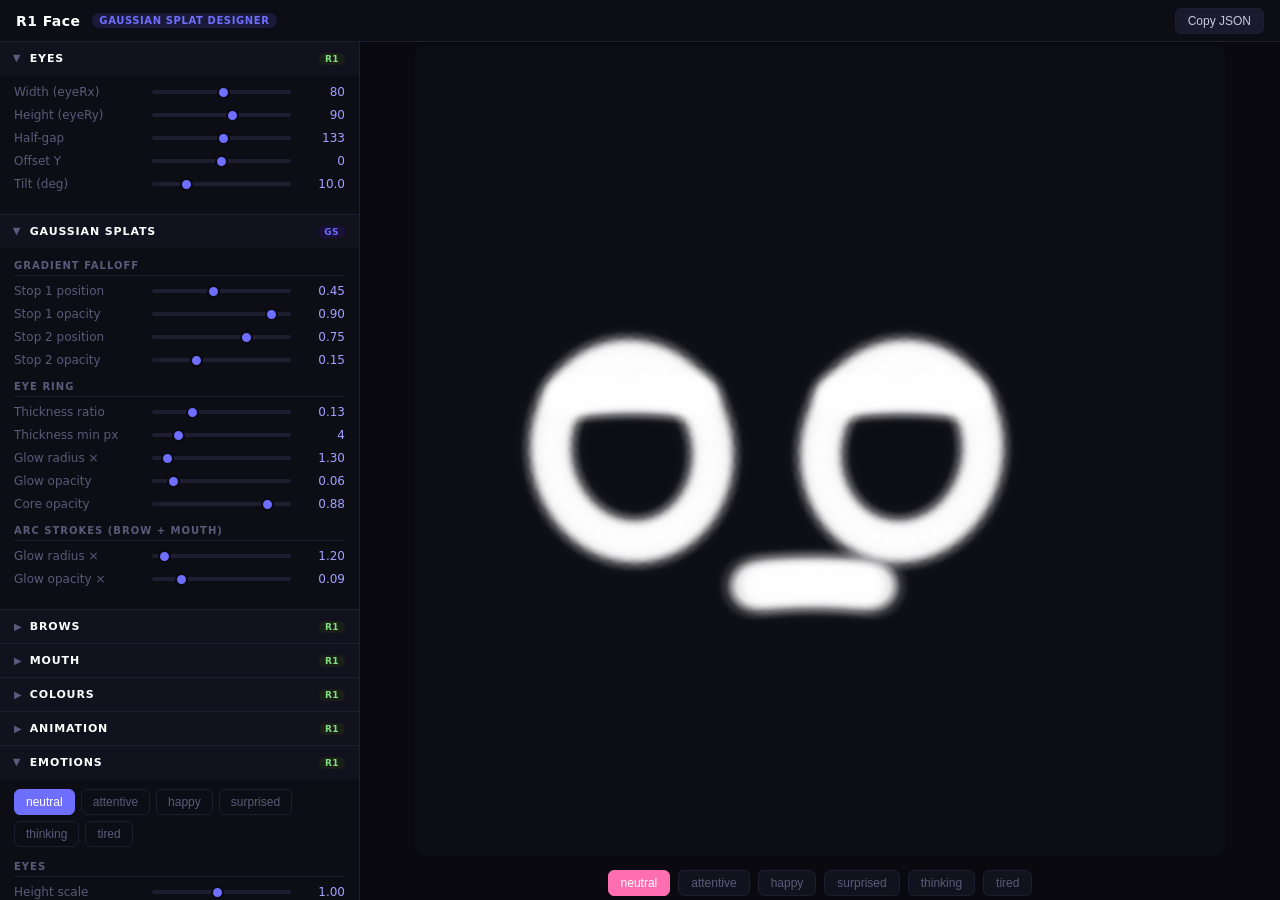
==== designer.html @ 6736ae3f "Add designer.html and expose GS params in face.js Pulls all hardcoded Gaussian splat values (gradien" ====
<!DOCTYPE html>
<html lang="en">
<head>
  <meta charset="UTF-8">
  <meta name="viewport" content="width=device-width, initial-scale=1.0">
  <title>R1 GS Face Designer</title>
  <style>
    *, *::before, *::after { box-sizing: border-box; margin: 0; padding: 0; }

    :root {
      --bg:        #09090f;
      --panel:     #0d0d16;
      --section:   #12121e;
      --border:    #1e1e30;
      --accent:    #6e6eff;
      --accent2:   #ff6eb0;
      --text:      #c8c8de;
      --muted:     #5a5a7a;
      --val:       #a0a0ff;
      --radius:    6px;
    }

    html, body {
      height: 100%;
      background: var(--bg);
      color: var(--text);
      font-family: system-ui, sans-serif;
      font-size: 13px;
      overflow: hidden;
    }

    /* ── LAYOUT ── */
    #app {
      display: grid;
      grid-template-rows: 42px 1fr;
      grid-template-columns: 360px 1fr;
      height: 100vh;
    }

    header {
      grid-column: 1 / -1;
      display: flex;
      align-items: center;
      padding: 0 16px;
      gap: 12px;
      border-bottom: 1px solid var(--border);
      background: var(--panel);
    }
    header h1 { font-size: 14px; font-weight: 600; color: #fff; letter-spacing: 0.03em; }
    header .tag {
      font-size: 10px;
      padding: 2px 7px;
      border-radius: 10px;
      background: #1a1a38;
      color: var(--accent);
      letter-spacing: 0.06em;
      font-weight: 600;
    }
    header .spacer { flex: 1; }
    header button {
      font-size: 12px;
      padding: 5px 12px;
      border-radius: var(--radius);
      border: 1px solid var(--border);
      background: #1a1a2e;
      color: var(--text);
      cursor: pointer;
      transition: background 0.15s;
    }
    header button:hover { background: #22223e; }

    /* ── PANEL ── */
    #panel {
      background: var(--panel);
      border-right: 1px solid var(--border);
      overflow-y: auto;
      overflow-x: hidden;
    }
    #panel::-webkit-scrollbar { width: 5px; }
    #panel::-webkit-scrollbar-track { background: transparent; }
    #panel::-webkit-scrollbar-thumb { background: var(--border); border-radius: 3px; }

    /* ── SECTIONS ── */
    .section { border-bottom: 1px solid var(--border); }

    .section-head {
      display: flex;
      align-items: center;
      gap: 8px;
      padding: 10px 14px;
      cursor: pointer;
      background: var(--section);
      user-select: none;
      transition: background 0.1s;
    }
    .section-head:hover { background: #16162a; }
    .section-head .label { font-weight: 600; font-size: 11px; letter-spacing: 0.08em; color: #fff; text-transform: uppercase; flex: 1; }
    .section-head .badge {
      font-size: 9px;
      padding: 1px 6px;
      border-radius: 8px;
      font-weight: 700;
      letter-spacing: 0.05em;
    }
    .badge-gs { background: #1a1038; color: var(--accent); }
    .badge-r1 { background: #1a2018; color: #80e080; }
    .chevron { color: var(--muted); font-size: 10px; transition: transform 0.2s; }
    .section.open .chevron { transform: rotate(90deg); }

    .section-body { display: none; padding: 10px 14px 14px; }
    .section.open .section-body { display: block; }

    /* ── CONTROLS ── */
    .row {
      display: grid;
      grid-template-columns: 130px 1fr 46px;
      align-items: center;
      gap: 8px;
      margin-bottom: 9px;
    }
    .row label { color: var(--muted); font-size: 12px; white-space: nowrap; overflow: hidden; text-overflow: ellipsis; }
    .row .val { color: var(--val); font-size: 12px; font-variant-numeric: tabular-nums; text-align: right; }

    input[type=range] {
      -webkit-appearance: none;
      appearance: none;
      width: 100%;
      height: 4px;
      background: var(--border);
      border-radius: 2px;
      outline: none;
    }
    input[type=range]::-webkit-slider-thumb {
      -webkit-appearance: none;
      width: 13px; height: 13px;
      border-radius: 50%;
      background: var(--accent);
      cursor: pointer;
      border: 2px solid var(--bg);
    }
    .gs-section input[type=range]::-webkit-slider-thumb { background: var(--accent); }

    .subsection-label {
      font-size: 10px;
      font-weight: 700;
      letter-spacing: 0.1em;
      text-transform: uppercase;
      color: var(--muted);
      margin: 14px 0 8px;
      padding-bottom: 4px;
      border-bottom: 1px solid var(--border);
    }
    .subsection-label:first-child { margin-top: 2px; }

    /* ── EMOTION TABS ── */
    #emotion-tabs {
      display: flex;
      flex-wrap: wrap;
      gap: 6px;
      margin-bottom: 14px;
    }
    .emo-tab {
      padding: 5px 11px;
      border-radius: var(--radius);
      border: 1px solid var(--border);
      background: transparent;
      color: var(--muted);
      font-size: 12px;
      font-weight: 500;
      cursor: pointer;
      transition: all 0.15s;
    }
    .emo-tab:hover { border-color: var(--accent); color: var(--text); }
    .emo-tab.active { background: var(--accent); border-color: var(--accent); color: #fff; }

    /* ── PREVIEW ── */
    #preview {
      display: flex;
      flex-direction: column;
      align-items: center;
      justify-content: center;
      gap: 14px;
      background: var(--bg);
    }
    canvas {
      display: block;
      border-radius: 10px;
      /* scale the 800×800 canvas to fit the preview area */
      width: min(calc(100vw - 360px - 48px), calc(100vh - 42px - 48px));
      height: min(calc(100vw - 360px - 48px), calc(100vh - 42px - 48px));
    }

    #preview-emotions {
      display: flex;
      gap: 8px;
    }
    #preview-emotions button {
      padding: 5px 12px;
      border-radius: var(--radius);
      border: 1px solid var(--border);
      background: #12121e;
      color: var(--muted);
      font-size: 12px;
      cursor: pointer;
      transition: all 0.15s;
    }
    #preview-emotions button:hover { border-color: var(--accent2); color: var(--text); }
    #preview-emotions button.active { background: var(--accent2); border-color: var(--accent2); color: #fff; }

    .color-row {
      display: grid;
      grid-template-columns: 130px 1fr;
      align-items: center;
      gap: 8px;
      margin-bottom: 9px;
    }
    .color-row label { color: var(--muted); font-size: 12px; }
    .color-row input[type=color] {
      width: 100%;
      height: 28px;
      border: 1px solid var(--border);
      border-radius: var(--radius);
      background: transparent;
      cursor: pointer;
      padding: 2px;
    }
  </style>
</head>
<body>
<div id="app">
  <header>
    <h1>R1 Face</h1>
    <span class="tag">GAUSSIAN SPLAT DESIGNER</span>
    <span class="spacer"></span>
    <button id="btn-export">Copy JSON</button>
  </header>

  <div id="panel"></div>

  <div id="preview">
    <canvas id="face" width="800" height="800"></canvas>
    <div id="preview-emotions"></div>
  </div>
</div>

<script src="face.js"></script>
<script>
(function () {
  const { P, GS, EM, S } = window.faceAPI;
  const EMOTIONS = ['neutral', 'attentive', 'happy', 'surprised', 'thinking', 'tired'];

  let editEmotion = 'neutral';   // which emotion the panel is editing

  // ── HELPERS ──────────────────────────────────────────────────────────────

  function fmt(v, step) {
    if (step >= 1)    return Math.round(v).toString();
    if (step >= 0.1)  return v.toFixed(1);
    return v.toFixed(2);
  }

  /**
   * Build a labelled range slider that reads/writes obj[key].
   * scale: multiply display value by this before storing (default 1).
   * displayScale: divide stored value by this for display (default 1).
   */
  function makeRow(label, obj, key, min, max, step, storeScale) {
    storeScale = storeScale || 1;
    const displayVal = () => obj[key] / storeScale;

    const row  = document.createElement('div');
    row.className = 'row';

    const lbl = document.createElement('label');
    lbl.textContent = label;
    lbl.title = label;

    const inp = document.createElement('input');
    inp.type  = 'range';
    inp.min   = min;
    inp.max   = max;
    inp.step  = step;
    inp.value = displayVal();

    const val = document.createElement('span');
    val.className = 'val';
    val.textContent = fmt(displayVal(), step);

    inp.addEventListener('input', () => {
      const v = parseFloat(inp.value);
      obj[key] = v * storeScale;
      val.textContent = fmt(v, step);
    });

    row.append(lbl, inp, val);
    return row;
  }

  function makeColorRow(label, P_key, channel) {
    // channel: index into the [r,g,b] array, or null if bgColor hex string
    const row = document.createElement('div');
    row.className = 'color-row';

    const lbl = document.createElement('label');
    lbl.textContent = label;

    const inp = document.createElement('input');
    inp.type = 'color';

    if (channel === null) {
      inp.value = P[P_key];
      inp.addEventListener('input', () => { P[P_key] = inp.value; });
    } else {
      const toHex = (arr) => '#' + arr.map(c => c.toString(16).padStart(2,'0')).join('');
      inp.value = toHex(P[P_key]);
      inp.addEventListener('input', () => {
        const hex = inp.value;
        P[P_key][0] = parseInt(hex.slice(1,3),16);
        P[P_key][1] = parseInt(hex.slice(3,5),16);
        P[P_key][2] = parseInt(hex.slice(5,7),16);
      });
    }

    row.append(lbl, inp);
    return row;
  }

  function makeSection(title, badge, cssClass, buildFn) {
    const sec = document.createElement('div');
    sec.className = 'section' + (cssClass ? ' ' + cssClass : '');

    const head = document.createElement('div');
    head.className = 'section-head';
    head.innerHTML = `<span class="chevron">▶</span><span class="label">${title}</span>`;
    if (badge) {
      const b = document.createElement('span');
      b.className = `badge badge-${badge.toLowerCase() === 'gs' ? 'gs' : 'r1'}`;
      b.textContent = badge;
      head.appendChild(b);
    }

    const body = document.createElement('div');
    body.className = 'section-body';
    buildFn(body);

    head.addEventListener('click', () => sec.classList.toggle('open'));
    sec.append(head, body);
    return sec;
  }

  function subLabel(text, parent) {
    const d = document.createElement('div');
    d.className = 'subsection-label';
    d.textContent = text;
    parent.appendChild(d);
  }

  // ── BUILD PANEL ───────────────────────────────────────────────────────────

  const panel = document.getElementById('panel');

  // EYES
  panel.appendChild(makeSection('Eyes', 'R1', '', body => {
    body.appendChild(makeRow('Width (eyeRx)',    P, 'eyeRx',      5,  150, 1, 1));
    body.appendChild(makeRow('Height (eyeRy)',   P, 'eyeRy',      5,  150, 1, 1));
    body.appendChild(makeRow('Half-gap',         P, 'eyeHalfGap', 10, 250, 1, 1));
    body.appendChild(makeRow('Offset Y',         P, 'eyeOffsetY',-100, 100, 1, 1));
    body.appendChild(makeRow('Tilt (deg)',        P, 'eyeTilt',    0,   45, 0.5, 1));
  }));

  // GAUSSIAN SPLATS (GS-specific)
  panel.appendChild(makeSection('Gaussian Splats', 'GS', 'gs-section open', body => {
    subLabel('Gradient Falloff', body);
    body.appendChild(makeRow('Stop 1 position',  GS, 'gradStop1Pos',   0.1, 0.9,  0.01));
    body.appendChild(makeRow('Stop 1 opacity',   GS, 'gradStop1Alpha', 0.0, 1.0,  0.01));
    body.appendChild(makeRow('Stop 2 position',  GS, 'gradStop2Pos',   0.2, 0.99, 0.01));
    body.appendChild(makeRow('Stop 2 opacity',   GS, 'gradStop2Alpha', 0.0, 0.5,  0.01));

    subLabel('Eye Ring', body);
    body.appendChild(makeRow('Thickness ratio',  GS, 'eyeThickRatio',  0.03, 0.40, 0.01));
    body.appendChild(makeRow('Thickness min px', GS, 'eyeThickMin',    1,    20,   1));
    body.appendChild(makeRow('Glow radius ×',    GS, 'eyeGlowMult',    1.0,  5.0,  0.05));
    body.appendChild(makeRow('Glow opacity',     GS, 'eyeGlowAlpha',   0.0,  0.5,  0.01));
    body.appendChild(makeRow('Core opacity',     GS, 'eyeCoreAlpha',   0.1,  1.0,  0.01));

    subLabel('Arc Strokes (brow + mouth)', body);
    body.appendChild(makeRow('Glow radius ×',    GS, 'arcGlowMult',    1.0,  5.0,  0.05));
    body.appendChild(makeRow('Glow opacity ×',   GS, 'arcGlowAlpha',   0.0,  0.5,  0.01));
  }));

  // BROWS
  panel.appendChild(makeSection('Brows', 'R1', '', body => {
    body.appendChild(makeRow('Half-width',       P, 'browXSpan', 5, 200, 1, 1));
    body.appendChild(makeRow('Stroke thickness', P, 'browThick', 1,  40, 0.5, 1));
  }));

  // MOUTH
  panel.appendChild(makeSection('Mouth', 'R1', '', body => {
    body.appendChild(makeRow('Stroke thickness', P, 'mouthThick', 1, 40, 0.5, 1));
  }));

  // COLOURS
  panel.appendChild(makeSection('Colours', 'R1', '', body => {
    body.appendChild(makeColorRow('Background', 'bgColor',    null));
    body.appendChild(makeColorRow('Eyes',       'eyeColor',   0));
    body.appendChild(makeColorRow('Brows',      'browColor',  0));
    body.appendChild(makeColorRow('Mouth',      'mouthColor', 0));
  }));

  // ANIMATION
  panel.appendChild(makeSection('Animation', 'R1', '', body => {
    subLabel('Gaze', body);
    body.appendChild(makeRow('Look range',      P, 'lookMax',      0, 150, 1, 1));
    body.appendChild(makeRow('Move dur min ms', P, 'lookDurMin',  50, 800, 10));
    body.appendChild(makeRow('Move dur max ms', P, 'lookDurMax', 100,2000, 10));
    body.appendChild(makeRow('Wait min ms',     P, 'lookWaitMin', 100,5000, 100));
    body.appendChild(makeRow('Wait max ms',     P, 'lookWaitMax', 200,8000, 100));
    body.appendChild(makeRow('Hold min ms',     P, 'lookHoldMin',  50,3000,  50));
    body.appendChild(makeRow('Hold max ms',     P, 'lookHoldMax', 100,6000, 100));

    subLabel('Blink', body);
    body.appendChild(makeRow('Wait min ms',     P, 'blinkWaitMin', 200, 8000, 100));
    body.appendChild(makeRow('Wait max ms',     P, 'blinkWaitMax', 500,12000, 100));
  }));

  // EMOTIONS (per-emotion sliders)
  panel.appendChild(makeSection('Emotions', 'R1', 'open', body => {

    // Tab row
    const tabs = document.createElement('div');
    tabs.id = 'emotion-tabs';
    EMOTIONS.forEach(key => {
      const btn = document.createElement('button');
      btn.className = 'emo-tab' + (key === editEmotion ? ' active' : '');
      btn.textContent = key;
      btn.addEventListener('click', () => {
        editEmotion = key;
        setEmotion(key);
        tabs.querySelectorAll('.emo-tab').forEach(b => b.classList.toggle('active', b.textContent === key));
        rebuildEmoSliders();
      });
      tabs.appendChild(btn);
    });
    body.appendChild(tabs);

    // Slider container (rebuilt when tab changes)
    const sliderWrap = document.createElement('div');
    sliderWrap.id = 'emo-sliders';
    body.appendChild(sliderWrap);

    function rebuildEmoSliders() {
      sliderWrap.innerHTML = '';
      const e   = EM[editEmotion];
      const add = (label, key, min, max, step, scaled) => {
        sliderWrap.appendChild(makeRow(label, e, key, min, max, step, scaled ? S : 1));
      };

      subLabel('Eyes', sliderWrap);
      add('Height scale',   'eyeRyScale',  0.3, 1.8,  0.05);
      add('Y shift (ref)',  'eyeYShift',  -20,  20,   1, true);
      add('Lid rest (0–1)', 'lidRest',     0,   0.6,  0.01);
      add('Blink rate ×',   'blinkMult',   0.1, 3.0,  0.1);

      subLabel('Brows', sliderWrap);
      add('Left Y (ref)',   'browYL',     -80,  40,   1, true);
      add('Right Y (ref)',  'browYR',     -80,  40,   1, true);
      add('Left arch',      'browCL',      -6,  20,   0.5, true);
      add('Right arch',     'browCR',      -6,  20,   0.5, true);
      add('Angle (deg)',    'browAngle',  -20,  20,   0.5);

      subLabel('Mouth', sliderWrap);
      add('Y offset (ref)', 'mouthY',      0, 100,   1, true);
      add('Width (ref)',    'mouthW',       4,  60,   1, true);
      add('Curve (ref)',    'mouthC',     -15,  15,   0.5, true);
      add('Open (ref)',     'mouthOpen',    0,  40,   1, true);

      subLabel('Transition', sliderWrap);
      add('Duration ms',    'transDur',    50,2000,  50);
    }

    rebuildEmoSliders();
  }));

  // ── PREVIEW EMOTION BUTTONS ───────────────────────────────────────────────

  const previewBar = document.getElementById('preview-emotions');
  EMOTIONS.forEach(key => {
    const btn = document.createElement('button');
    btn.textContent = key;
    if (key === 'neutral') btn.classList.add('active');
    btn.addEventListener('click', () => {
      setEmotion(key);
      previewBar.querySelectorAll('button').forEach(b => b.classList.toggle('active', b.textContent === key));
      // Sync panel tab to whichever emotion was clicked
      editEmotion = key;
      document.querySelectorAll('.emo-tab').forEach(b => b.classList.toggle('active', b.textContent === key));
      const wrap = document.getElementById('emo-sliders');
      if (wrap) {
        // Trigger rebuild via the tab's click handler proxy
        const tab = [...document.querySelectorAll('.emo-tab')].find(b => b.textContent === key);
        if (tab) tab.dispatchEvent(new MouseEvent('click'));
      }
    });
    previewBar.appendChild(btn);
  });

  // Keyboard shortcuts 1–6
  const EMOTION_KEYS = EMOTIONS;
  document.addEventListener('keydown', e => {
    const idx = parseInt(e.key, 10) - 1;
    if (idx >= 0 && idx < EMOTION_KEYS.length) {
      const key = EMOTION_KEYS[idx];
      previewBar.querySelectorAll('button').forEach(b => b.classList.toggle('active', b.textContent === key));
      setEmotion(key);
    }
  });

  // ── EXPORT JSON ───────────────────────────────────────────────────────────

  document.getElementById('btn-export').addEventListener('click', () => {
    // Produce a clean export with pixel values in reference space (÷S)
    const scaledKeys = ['eyeRx','eyeRy','eyeHalfGap','browXSpan','browThick','mouthThick','lookMax'];
    const pOut = {};
    for (const k in P) {
      if (scaledKeys.includes(k)) pOut[k] = +(P[k] / S).toFixed(2);
      else if (Array.isArray(P[k])) pOut[k] = P[k].slice();
      else pOut[k] = P[k];
    }

    const emScaledKeys = ['browYL','browYR','browCL','browCR','eyeYShift','mouthY','mouthW','mouthC','mouthOpen'];
    const emOut = {};
    for (const emo in EM) {
      emOut[emo] = {};
      for (const k in EM[emo]) {
        emOut[emo][k] = emScaledKeys.includes(k)
          ? +(EM[emo][k] / S).toFixed(2)
          : EM[emo][k];
      }
    }

    const out = { P: pOut, GS, EM: emOut };
    navigator.clipboard.writeText(JSON.stringify(out, null, 2))
      .then(() => {
        const btn = document.getElementById('btn-export');
        btn.textContent = 'Copied!';
        setTimeout(() => { btn.textContent = 'Copy JSON'; }, 1500);
      });
  });

  // Open first section by default
  document.querySelector('.section')?.classList.add('open');

})();
</script>
</body>
</html>
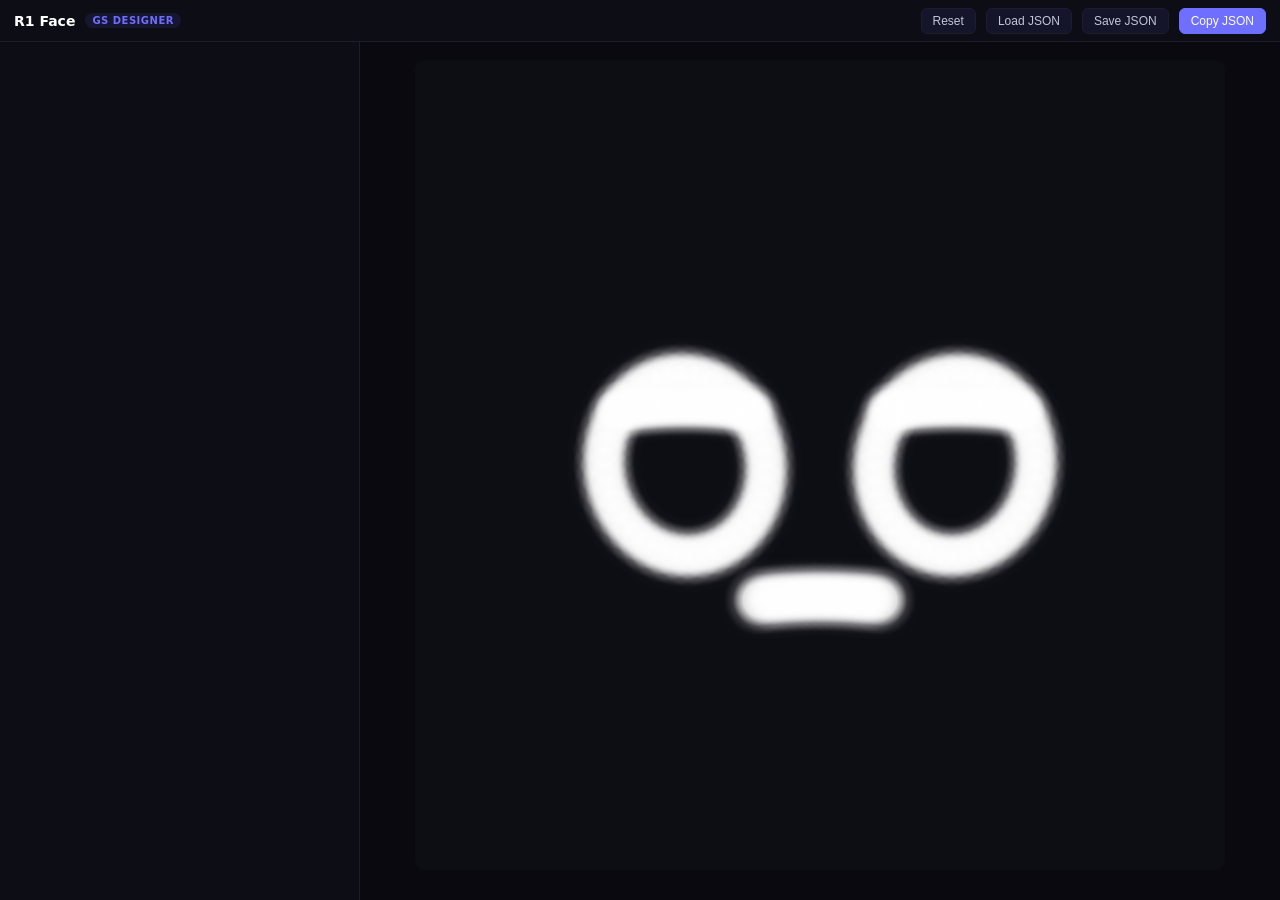
==== commit 31564efb: "Scatter mode, per-feature GS params, save/load/localStorage face.js: - Seeded LCG (makeLCG) gives st" ====
--- a/designer.html
+++ b/designer.html
@@ -6,549 +6,546 @@
   <title>R1 GS Face Designer</title>
   <style>
     *, *::before, *::after { box-sizing: border-box; margin: 0; padding: 0; }
-
     :root {
-      --bg:        #09090f;
-      --panel:     #0d0d16;
-      --section:   #12121e;
-      --border:    #1e1e30;
-      --accent:    #6e6eff;
-      --accent2:   #ff6eb0;
-      --text:      #c8c8de;
-      --muted:     #5a5a7a;
-      --val:       #a0a0ff;
-      --radius:    6px;
+      --bg:      #09090f;
+      --panel:   #0d0d16;
+      --sec:     #11111c;
+      --border:  #1d1d2e;
+      --accent:  #6e6eff;
+      --acc2:    #ff6eb0;
+      --text:    #c4c4da;
+      --muted:   #565672;
+      --val:     #9898ff;
+      --r:       6px;
     }
-
-    html, body {
-      height: 100%;
-      background: var(--bg);
-      color: var(--text);
-      font-family: system-ui, sans-serif;
-      font-size: 13px;
-      overflow: hidden;
-    }
-
-    /* ── LAYOUT ── */
-    #app {
-      display: grid;
-      grid-template-rows: 42px 1fr;
-      grid-template-columns: 360px 1fr;
-      height: 100vh;
-    }
-
-    header {
-      grid-column: 1 / -1;
-      display: flex;
-      align-items: center;
-      padding: 0 16px;
-      gap: 12px;
-      border-bottom: 1px solid var(--border);
-      background: var(--panel);
-    }
-    header h1 { font-size: 14px; font-weight: 600; color: #fff; letter-spacing: 0.03em; }
-    header .tag {
-      font-size: 10px;
-      padding: 2px 7px;
-      border-radius: 10px;
-      background: #1a1a38;
-      color: var(--accent);
-      letter-spacing: 0.06em;
-      font-weight: 600;
-    }
-    header .spacer { flex: 1; }
-    header button {
-      font-size: 12px;
-      padding: 5px 12px;
-      border-radius: var(--radius);
-      border: 1px solid var(--border);
-      background: #1a1a2e;
-      color: var(--text);
-      cursor: pointer;
-      transition: background 0.15s;
-    }
-    header button:hover { background: #22223e; }
-
-    /* ── PANEL ── */
-    #panel {
-      background: var(--panel);
-      border-right: 1px solid var(--border);
-      overflow-y: auto;
-      overflow-x: hidden;
-    }
-    #panel::-webkit-scrollbar { width: 5px; }
-    #panel::-webkit-scrollbar-track { background: transparent; }
-    #panel::-webkit-scrollbar-thumb { background: var(--border); border-radius: 3px; }
-
-    /* ── SECTIONS ── */
+    html, body { height: 100%; background: var(--bg); color: var(--text);
+      font-family: system-ui, sans-serif; font-size: 13px; overflow: hidden; }
+
+    /* ── layout ── */
+    #app { display: grid; grid-template-rows: 42px 1fr;
+           grid-template-columns: 360px 1fr; height: 100vh; }
+
+    header { grid-column: 1/-1; display: flex; align-items: center; gap: 10px;
+             padding: 0 14px; background: var(--panel); border-bottom: 1px solid var(--border); }
+    header h1 { font-size: 14px; font-weight: 600; color: #fff; }
+    .htag { font-size: 10px; padding: 2px 7px; border-radius: 10px;
+            background: #161630; color: var(--accent); font-weight: 700; letter-spacing: .05em; }
+    .spacer { flex: 1; }
+    #save-status { font-size: 11px; color: var(--muted); min-width: 44px; }
+    header button { font-size: 12px; padding: 5px 11px; border-radius: var(--r);
+                    border: 1px solid var(--border); background: #14142a; color: var(--text);
+                    cursor: pointer; transition: background .15s; white-space: nowrap; }
+    header button:hover { background: #1e1e3a; }
+    header button.primary { background: var(--accent); border-color: var(--accent); color: #fff; }
+    header button.primary:hover { background: #5858ee; }
+
+    /* ── panel ── */
+    #panel { background: var(--panel); border-right: 1px solid var(--border);
+             overflow-y: auto; overflow-x: hidden; }
+    #panel::-webkit-scrollbar { width: 4px; }
+    #panel::-webkit-scrollbar-thumb { background: var(--border); border-radius: 2px; }
+
+    /* ── sections ── */
     .section { border-bottom: 1px solid var(--border); }
-
-    .section-head {
-      display: flex;
-      align-items: center;
-      gap: 8px;
-      padding: 10px 14px;
-      cursor: pointer;
-      background: var(--section);
-      user-select: none;
-      transition: background 0.1s;
-    }
-    .section-head:hover { background: #16162a; }
-    .section-head .label { font-weight: 600; font-size: 11px; letter-spacing: 0.08em; color: #fff; text-transform: uppercase; flex: 1; }
-    .section-head .badge {
-      font-size: 9px;
-      padding: 1px 6px;
-      border-radius: 8px;
-      font-weight: 700;
-      letter-spacing: 0.05em;
-    }
-    .badge-gs { background: #1a1038; color: var(--accent); }
-    .badge-r1 { background: #1a2018; color: #80e080; }
-    .chevron { color: var(--muted); font-size: 10px; transition: transform 0.2s; }
+    .sec-head { display: flex; align-items: center; gap: 8px; padding: 9px 13px;
+                cursor: pointer; background: var(--sec); user-select: none; transition: background .1s; }
+    .sec-head:hover { background: #15152a; }
+    .sec-label { font-weight: 700; font-size: 11px; letter-spacing: .08em;
+                 text-transform: uppercase; color: #ddd; flex: 1; }
+    .chevron { color: var(--muted); font-size: 9px; transition: transform .18s; }
     .section.open .chevron { transform: rotate(90deg); }
-
-    .section-body { display: none; padding: 10px 14px 14px; }
-    .section.open .section-body { display: block; }
-
-    /* ── CONTROLS ── */
-    .row {
-      display: grid;
-      grid-template-columns: 130px 1fr 46px;
-      align-items: center;
-      gap: 8px;
-      margin-bottom: 9px;
-    }
-    .row label { color: var(--muted); font-size: 12px; white-space: nowrap; overflow: hidden; text-overflow: ellipsis; }
-    .row .val { color: var(--val); font-size: 12px; font-variant-numeric: tabular-nums; text-align: right; }
-
-    input[type=range] {
-      -webkit-appearance: none;
-      appearance: none;
-      width: 100%;
-      height: 4px;
-      background: var(--border);
-      border-radius: 2px;
-      outline: none;
-    }
-    input[type=range]::-webkit-slider-thumb {
-      -webkit-appearance: none;
-      width: 13px; height: 13px;
-      border-radius: 50%;
-      background: var(--accent);
-      cursor: pointer;
-      border: 2px solid var(--bg);
-    }
-    .gs-section input[type=range]::-webkit-slider-thumb { background: var(--accent); }
-
-    .subsection-label {
-      font-size: 10px;
-      font-weight: 700;
-      letter-spacing: 0.1em;
-      text-transform: uppercase;
-      color: var(--muted);
-      margin: 14px 0 8px;
-      padding-bottom: 4px;
-      border-bottom: 1px solid var(--border);
-    }
-    .subsection-label:first-child { margin-top: 2px; }
-
-    /* ── EMOTION TABS ── */
-    #emotion-tabs {
-      display: flex;
-      flex-wrap: wrap;
-      gap: 6px;
-      margin-bottom: 14px;
-    }
-    .emo-tab {
-      padding: 5px 11px;
-      border-radius: var(--radius);
-      border: 1px solid var(--border);
-      background: transparent;
-      color: var(--muted);
-      font-size: 12px;
-      font-weight: 500;
-      cursor: pointer;
-      transition: all 0.15s;
-    }
+    .badge { font-size: 9px; padding: 1px 6px; border-radius: 8px; font-weight: 700; letter-spacing: .05em; }
+    .badge-GS { background: #14103a; color: var(--accent); }
+    .badge-R1 { background: #0e2010; color: #70e080; }
+
+    .sec-body { display: none; padding: 10px 13px 14px; }
+    .section.open .sec-body { display: block; }
+
+    /* ── rows ── */
+    .row { display: grid; grid-template-columns: 128px 1fr 46px;
+           align-items: center; gap: 8px; margin-bottom: 8px; }
+    .row label { color: var(--muted); font-size: 12px; overflow: hidden;
+                 text-overflow: ellipsis; white-space: nowrap; }
+    .row .val { color: var(--val); font-size: 12px; text-align: right;
+                font-variant-numeric: tabular-nums; }
+
+    input[type=range] { -webkit-appearance: none; appearance: none; width: 100%;
+                        height: 4px; background: var(--border); border-radius: 2px; outline: none; }
+    input[type=range]::-webkit-slider-thumb { -webkit-appearance: none; width: 13px; height: 13px;
+      border-radius: 50%; background: var(--accent); cursor: pointer; border: 2px solid var(--bg); }
+
+    .row.check-row { grid-template-columns: 128px 1fr; }
+    .row.check-row input[type=checkbox] { width: 16px; height: 16px;
+      accent-color: var(--accent); cursor: pointer; }
+
+    .row.color-row input[type=color] { width: 100%; height: 26px; border: 1px solid var(--border);
+      border-radius: 4px; background: none; cursor: pointer; padding: 2px; }
+
+    .sublabel { font-size: 10px; font-weight: 700; letter-spacing: .1em; text-transform: uppercase;
+                color: var(--muted); margin: 14px 0 8px; padding-bottom: 4px;
+                border-bottom: 1px solid var(--border); }
+    .sublabel:first-child { margin-top: 2px; }
+
+    /* ── emotion tabs ── */
+    .emo-tabs { display: flex; flex-wrap: wrap; gap: 5px; margin-bottom: 12px; }
+    .emo-tab { padding: 4px 10px; border-radius: var(--r); border: 1px solid var(--border);
+               background: transparent; color: var(--muted); font-size: 12px;
+               cursor: pointer; transition: all .15s; }
     .emo-tab:hover { border-color: var(--accent); color: var(--text); }
     .emo-tab.active { background: var(--accent); border-color: var(--accent); color: #fff; }
 
-    /* ── PREVIEW ── */
-    #preview {
-      display: flex;
-      flex-direction: column;
-      align-items: center;
-      justify-content: center;
-      gap: 14px;
-      background: var(--bg);
-    }
-    canvas {
-      display: block;
-      border-radius: 10px;
-      /* scale the 800×800 canvas to fit the preview area */
-      width: min(calc(100vw - 360px - 48px), calc(100vh - 42px - 48px));
-      height: min(calc(100vw - 360px - 48px), calc(100vh - 42px - 48px));
-    }
-
-    #preview-emotions {
-      display: flex;
-      gap: 8px;
-    }
-    #preview-emotions button {
-      padding: 5px 12px;
-      border-radius: var(--radius);
-      border: 1px solid var(--border);
-      background: #12121e;
-      color: var(--muted);
-      font-size: 12px;
-      cursor: pointer;
-      transition: all 0.15s;
-    }
-    #preview-emotions button:hover { border-color: var(--accent2); color: var(--text); }
-    #preview-emotions button.active { background: var(--accent2); border-color: var(--accent2); color: #fff; }
-
-    .color-row {
-      display: grid;
-      grid-template-columns: 130px 1fr;
-      align-items: center;
-      gap: 8px;
-      margin-bottom: 9px;
-    }
-    .color-row label { color: var(--muted); font-size: 12px; }
-    .color-row input[type=color] {
-      width: 100%;
-      height: 28px;
-      border: 1px solid var(--border);
-      border-radius: var(--radius);
-      background: transparent;
-      cursor: pointer;
-      padding: 2px;
-    }
+    /* ── preview ── */
+    #preview { display: flex; flex-direction: column; align-items: center;
+               justify-content: center; gap: 12px; background: var(--bg); }
+    canvas { display: block; border-radius: 10px;
+             width:  min(calc(100vw - 360px - 48px), calc(100vh - 42px - 48px));
+             height: min(calc(100vw - 360px - 48px), calc(100vh - 42px - 48px)); }
+    #prev-bar { display: flex; gap: 7px; flex-wrap: wrap; justify-content: center; }
+    #prev-bar button { padding: 5px 12px; border-radius: var(--r); border: 1px solid var(--border);
+                       background: #12121e; color: var(--muted); font-size: 12px;
+                       cursor: pointer; transition: all .15s; }
+    #prev-bar button:hover { border-color: var(--acc2); color: var(--text); }
+    #prev-bar button.active { background: var(--acc2); border-color: var(--acc2); color: #fff; }
   </style>
 </head>
 <body>
 <div id="app">
   <header>
     <h1>R1 Face</h1>
-    <span class="tag">GAUSSIAN SPLAT DESIGNER</span>
+    <span class="htag">GS DESIGNER</span>
     <span class="spacer"></span>
-    <button id="btn-export">Copy JSON</button>
+    <span id="save-status"></span>
+    <button id="btn-reset">Reset</button>
+    <button id="btn-load">Load JSON</button>
+    <button id="btn-save">Save JSON</button>
+    <button id="btn-copy" class="primary">Copy JSON</button>
+    <input type="file" id="file-input" accept=".json" style="display:none">
   </header>
-
   <div id="panel"></div>
-
   <div id="preview">
     <canvas id="face" width="800" height="800"></canvas>
-    <div id="preview-emotions"></div>
+    <div id="prev-bar"></div>
   </div>
 </div>
 
 <script src="face.js"></script>
 <script>
 (function () {
-  const { P, GS, EM, S } = window.faceAPI;
-  const EMOTIONS = ['neutral', 'attentive', 'happy', 'surprised', 'thinking', 'tired'];
-
-  let editEmotion = 'neutral';   // which emotion the panel is editing
-
-  // ── HELPERS ──────────────────────────────────────────────────────────────
-
-  function fmt(v, step) {
-    if (step >= 1)    return Math.round(v).toString();
-    if (step >= 0.1)  return v.toFixed(1);
-    return v.toFixed(2);
+'use strict';
+
+const { P, GS, EM, S } = window.faceAPI;
+
+const EMOTIONS   = ['neutral','attentive','happy','surprised','thinking','tired'];
+const SCALED_P   = ['eyeRx','eyeRy','eyeHalfGap','browXSpan','browThick','mouthThick','lookMax'];
+const SCALED_EM  = ['browYL','browYR','browCL','browCR','eyeYShift','mouthY','mouthW','mouthC','mouthOpen'];
+const LS_KEY     = 'r1gs-state-v2';
+
+// Snapshot of factory defaults for Reset
+const DEFAULTS = JSON.parse(JSON.stringify(exportState()));
+
+let editEmotion = 'neutral';
+
+// ── EXPORT / IMPORT ────────────────────────────────────────────────────────
+
+function exportState() {
+  const pOut = {};
+  for (const k in P) {
+    if (SCALED_P.includes(k))   pOut[k] = +(P[k] / S).toFixed(3);
+    else if (Array.isArray(P[k])) pOut[k] = [...P[k]];
+    else                          pOut[k] = P[k];
   }
-
-  /**
-   * Build a labelled range slider that reads/writes obj[key].
-   * scale: multiply display value by this before storing (default 1).
-   * displayScale: divide stored value by this for display (default 1).
-   */
-  function makeRow(label, obj, key, min, max, step, storeScale) {
-    storeScale = storeScale || 1;
-    const displayVal = () => obj[key] / storeScale;
-
-    const row  = document.createElement('div');
-    row.className = 'row';
-
-    const lbl = document.createElement('label');
-    lbl.textContent = label;
-    lbl.title = label;
-
-    const inp = document.createElement('input');
-    inp.type  = 'range';
-    inp.min   = min;
-    inp.max   = max;
-    inp.step  = step;
-    inp.value = displayVal();
-
-    const val = document.createElement('span');
-    val.className = 'val';
-    val.textContent = fmt(displayVal(), step);
-
+  const emOut = {};
+  for (const emo in EM) {
+    emOut[emo] = {};
+    for (const k in EM[emo])
+      emOut[emo][k] = SCALED_EM.includes(k) ? +(EM[emo][k] / S).toFixed(3) : EM[emo][k];
+  }
+  return { editEmotion, P: pOut, GS: { ...GS }, EM: emOut };
+}
+
+function importState(data) {
+  if (data.editEmotion && EMOTIONS.includes(data.editEmotion))
+    editEmotion = data.editEmotion;
+
+  if (data.P) {
+    for (const k in data.P) {
+      if (!(k in P)) continue;
+      if (SCALED_P.includes(k))      P[k] = data.P[k] * S;
+      else if (Array.isArray(P[k])) { P[k][0] = data.P[k][0]; P[k][1] = data.P[k][1]; P[k][2] = data.P[k][2]; }
+      else                           P[k] = data.P[k];
+    }
+  }
+  if (data.GS)
+    for (const k in data.GS) { if (k in GS) GS[k] = data.GS[k]; }
+
+  if (data.EM)
+    for (const emo in data.EM) {
+      if (!EM[emo]) continue;
+      for (const k in data.EM[emo])
+        if (k in EM[emo])
+          EM[emo][k] = SCALED_EM.includes(k) ? data.EM[emo][k] * S : data.EM[emo][k];
+    }
+
+  buildPanel();
+  setEmotion(editEmotion);
+}
+
+// ── PERSISTENCE ────────────────────────────────────────────────────────────
+
+let saveTimer;
+function scheduleSave() {
+  clearTimeout(saveTimer);
+  saveTimer = setTimeout(() => {
+    localStorage.setItem(LS_KEY, JSON.stringify(exportState()));
+    const el = document.getElementById('save-status');
+    if (el) { el.textContent = '● saved'; setTimeout(() => { el.textContent = ''; }, 1400); }
+  }, 600);
+}
+
+function tryRestoreStorage() {
+  try {
+    const raw = localStorage.getItem(LS_KEY);
+    if (raw) importState(JSON.parse(raw));
+  } catch (_) { /* ignore corrupt data */ }
+}
+
+// ── CONTROL BUILDERS ───────────────────────────────────────────────────────
+
+function fmt(v, step) {
+  if (step >= 1)   return Math.round(v).toString();
+  if (step >= 0.1) return v.toFixed(1);
+  return v.toFixed(2);
+}
+
+// Slider that reads/writes obj[key], optionally scaling the stored value.
+function makeRow(label, obj, key, min, max, step, storeScale) {
+  storeScale = storeScale || 1;
+  const row = document.createElement('div');
+  row.className = 'row';
+  const lbl = document.createElement('label');
+  lbl.textContent = label; lbl.title = label;
+  const inp = document.createElement('input');
+  inp.type = 'range'; inp.min = min; inp.max = max; inp.step = step;
+  inp.value = obj[key] / storeScale;
+  const val = document.createElement('span');
+  val.className = 'val';
+  val.textContent = fmt(obj[key] / storeScale, step);
+  inp.addEventListener('input', () => {
+    const v = parseFloat(inp.value);
+    obj[key] = v * storeScale;
+    val.textContent = fmt(v, step);
+    scheduleSave();
+  });
+  row.append(lbl, inp, val);
+  return row;
+}
+
+// Checkbox — stores 0 or 1 into obj[key].
+function makeCheck(label, obj, key) {
+  const row = document.createElement('div');
+  row.className = 'row check-row';
+  const lbl = document.createElement('label');
+  lbl.textContent = label;
+  const inp = document.createElement('input');
+  inp.type = 'checkbox'; inp.checked = !!obj[key];
+  inp.addEventListener('change', () => { obj[key] = inp.checked ? 1 : 0; scheduleSave(); });
+  row.append(lbl, inp);
+  return row;
+}
+
+// Colour picker — obj[key] is either a hex string or an [r,g,b] array.
+function makeColor(label, P_key) {
+  const row = document.createElement('div');
+  row.className = 'row color-row';
+  const lbl = document.createElement('label');
+  lbl.textContent = label;
+  const inp = document.createElement('input');
+  inp.type = 'color';
+  if (typeof P[P_key] === 'string') {
+    inp.value = P[P_key];
+    inp.addEventListener('input', () => { P[P_key] = inp.value; scheduleSave(); });
+  } else {
+    const toHex = a => '#' + a.map(c => c.toString(16).padStart(2,'0')).join('');
+    inp.value = toHex(P[P_key]);
     inp.addEventListener('input', () => {
-      const v = parseFloat(inp.value);
-      obj[key] = v * storeScale;
-      val.textContent = fmt(v, step);
+      const h = inp.value;
+      P[P_key][0] = parseInt(h.slice(1,3),16);
+      P[P_key][1] = parseInt(h.slice(3,5),16);
+      P[P_key][2] = parseInt(h.slice(5,7),16);
+      scheduleSave();
     });
-
-    row.append(lbl, inp, val);
-    return row;
   }
-
-  function makeColorRow(label, P_key, channel) {
-    // channel: index into the [r,g,b] array, or null if bgColor hex string
-    const row = document.createElement('div');
-    row.className = 'color-row';
-
-    const lbl = document.createElement('label');
-    lbl.textContent = label;
-
-    const inp = document.createElement('input');
-    inp.type = 'color';
-
-    if (channel === null) {
-      inp.value = P[P_key];
-      inp.addEventListener('input', () => { P[P_key] = inp.value; });
-    } else {
-      const toHex = (arr) => '#' + arr.map(c => c.toString(16).padStart(2,'0')).join('');
-      inp.value = toHex(P[P_key]);
-      inp.addEventListener('input', () => {
-        const hex = inp.value;
-        P[P_key][0] = parseInt(hex.slice(1,3),16);
-        P[P_key][1] = parseInt(hex.slice(3,5),16);
-        P[P_key][2] = parseInt(hex.slice(5,7),16);
-      });
+  const sp = document.createElement('span');
+  row.append(lbl, inp, sp);
+  return row;
+}
+
+function sublabel(text, parent) {
+  const d = document.createElement('div');
+  d.className = 'sublabel'; d.textContent = text;
+  parent.appendChild(d);
+}
+
+function makeSection(title, badge, open, buildFn) {
+  const sec  = document.createElement('div');
+  sec.className = 'section' + (open ? ' open' : '');
+  sec.dataset.title = title;
+
+  const head = document.createElement('div');
+  head.className = 'sec-head';
+  const chev = document.createElement('span');
+  chev.className = 'chevron'; chev.textContent = '▶';
+  const lbl  = document.createElement('span');
+  lbl.className = 'sec-label'; lbl.textContent = title;
+  head.append(chev, lbl);
+  if (badge) {
+    const b = document.createElement('span');
+    b.className = `badge badge-${badge}`; b.textContent = badge;
+    head.appendChild(b);
+  }
+  const body = document.createElement('div');
+  body.className = 'sec-body';
+  buildFn(body);
+
+  head.addEventListener('click', () => sec.classList.toggle('open'));
+  sec.append(head, body);
+  return sec;
+}
+
+// ── BUILD PANEL ────────────────────────────────────────────────────────────
+
+const panel = document.getElementById('panel');
+
+function buildPanel() {
+  // Remember which sections were open before rebuild
+  const wasOpen = new Set(
+    [...panel.querySelectorAll('.section.open')].map(s => s.dataset.title)
+  );
+  const firstBuild = wasOpen.size === 0;
+  const isOpen = t => firstBuild
+    ? (t === 'Eyes' || t === 'Gaussian Splats' || t === 'Emotions')
+    : wasOpen.has(t);
+
+  panel.innerHTML = '';
+
+  // ── EYES ──
+  panel.appendChild(makeSection('Eyes', 'R1', isOpen('Eyes'), b => {
+    b.appendChild(makeRow('Width (eyeRx)',  P, 'eyeRx',      5,  200, 1, 1));
+    b.appendChild(makeRow('Height (eyeRy)', P, 'eyeRy',      5,  200, 1, 1));
+    b.appendChild(makeRow('Half-gap',       P, 'eyeHalfGap', 10, 300, 1, 1));
+    b.appendChild(makeRow('Offset Y',       P, 'eyeOffsetY',-150,150, 1, 1));
+    b.appendChild(makeRow('Tilt °',         P, 'eyeTilt',    0,   45, 0.5));
+  }));
+
+  // ── GAUSSIAN SPLATS ──
+  panel.appendChild(makeSection('Gaussian Splats', 'GS', isOpen('Gaussian Splats'), b => {
+    sublabel('Gradient Falloff — all splats', b);
+    b.appendChild(makeRow('Stop 1 position',  GS, 'gradStop1Pos',   0.10, 0.90, 0.01));
+    b.appendChild(makeRow('Stop 1 opacity',   GS, 'gradStop1Alpha', 0.00, 1.00, 0.01));
+    b.appendChild(makeRow('Stop 2 position',  GS, 'gradStop2Pos',   0.20, 0.99, 0.01));
+    b.appendChild(makeRow('Stop 2 opacity',   GS, 'gradStop2Alpha', 0.00, 0.50, 0.01));
+
+    sublabel('Eye Splats', b);
+    b.appendChild(makeRow('Thickness ratio',  GS, 'eyeThickRatio',  0.03, 0.50, 0.01));
+    b.appendChild(makeRow('Thickness min px', GS, 'eyeThickMin',    1,    30,   1));
+    b.appendChild(makeRow('Glow radius ×',    GS, 'eyeGlowMult',    1.00, 6.00, 0.05));
+    b.appendChild(makeRow('Glow opacity',     GS, 'eyeGlowAlpha',   0.00, 0.60, 0.01));
+    b.appendChild(makeRow('Core opacity',     GS, 'eyeCoreAlpha',   0.10, 1.00, 0.01));
+    sublabel('Eye Mode', b);
+    b.appendChild(makeCheck('Scatter mode',   GS, 'eyeMode'));
+    b.appendChild(makeRow('Scatter count',    GS, 'eyeScatterCount', 20, 800, 10));
+    b.appendChild(makeRow('Radial spread ×',  GS, 'eyeSpread',       0.0, 4.0, 0.05));
+
+    sublabel('Brow Splats', b);
+    b.appendChild(makeRow('Glow radius ×',    GS, 'browGlowMult',   1.00, 6.00, 0.05));
+    b.appendChild(makeRow('Glow opacity',     GS, 'browGlowAlpha',  0.00, 0.60, 0.01));
+    b.appendChild(makeRow('Core opacity',     GS, 'browCoreAlpha',  0.10, 1.00, 0.01));
+
+    sublabel('Mouth Splats', b);
+    b.appendChild(makeRow('Glow radius ×',    GS, 'mouthGlowMult',  1.00, 6.00, 0.05));
+    b.appendChild(makeRow('Glow opacity',     GS, 'mouthGlowAlpha', 0.00, 0.60, 0.01));
+    b.appendChild(makeRow('Core opacity',     GS, 'mouthCoreAlpha', 0.10, 1.00, 0.01));
+
+    sublabel('Arc Stroke Mode (brows + mouth)', b);
+    b.appendChild(makeCheck('Scatter mode',   GS, 'strokeMode'));
+    b.appendChild(makeRow('Splat count',      GS, 'strokeCount',    10, 600, 10));
+    b.appendChild(makeRow('Perp. spread ×',   GS, 'strokeSpread',   0.0, 6.0, 0.05));
+  }));
+
+  // ── BROWS ──
+  panel.appendChild(makeSection('Brows', 'R1', isOpen('Brows'), b => {
+    b.appendChild(makeRow('Half-width',      P, 'browXSpan',  5, 250, 1, 1));
+    b.appendChild(makeRow('Stroke thick',    P, 'browThick',  1,  50, 0.5, 1));
+  }));
+
+  // ── MOUTH ──
+  panel.appendChild(makeSection('Mouth', 'R1', isOpen('Mouth'), b => {
+    b.appendChild(makeRow('Stroke thick',    P, 'mouthThick', 1,  50, 0.5, 1));
+  }));
+
+  // ── COLOURS ──
+  panel.appendChild(makeSection('Colours', 'R1', isOpen('Colours'), b => {
+    b.appendChild(makeColor('Background', 'bgColor'));
+    b.appendChild(makeColor('Eyes',       'eyeColor'));
+    b.appendChild(makeColor('Brows',      'browColor'));
+    b.appendChild(makeColor('Mouth',      'mouthColor'));
+  }));
+
+  // ── ANIMATION ──
+  panel.appendChild(makeSection('Animation', 'R1', isOpen('Animation'), b => {
+    sublabel('Gaze', b);
+    b.appendChild(makeRow('Look range',   P, 'lookMax',      0, 200, 1, 1));
+    b.appendChild(makeRow('Move min ms',  P, 'lookDurMin',  50, 800,  10));
+    b.appendChild(makeRow('Move max ms',  P, 'lookDurMax', 100,2000,  10));
+    b.appendChild(makeRow('Wait min ms',  P, 'lookWaitMin', 100,5000, 100));
+    b.appendChild(makeRow('Wait max ms',  P, 'lookWaitMax', 200,8000, 100));
+    b.appendChild(makeRow('Hold min ms',  P, 'lookHoldMin',  50,3000,  50));
+    b.appendChild(makeRow('Hold max ms',  P, 'lookHoldMax', 100,6000, 100));
+    sublabel('Blink', b);
+    b.appendChild(makeRow('Wait min ms',  P, 'blinkWaitMin', 200, 8000, 100));
+    b.appendChild(makeRow('Wait max ms',  P, 'blinkWaitMax', 500,12000, 100));
+  }));
+
+  // ── EMOTIONS ──
+  panel.appendChild(makeSection('Emotions', 'R1', isOpen('Emotions'), b => {
+    const tabs = document.createElement('div');
+    tabs.className = 'emo-tabs';
+
+    const sliderWrap = document.createElement('div');
+
+    function switchEmo(key) {
+      editEmotion = key;
+      setEmotion(key);
+      tabs.querySelectorAll('.emo-tab').forEach(t => t.classList.toggle('active', t.textContent === key));
+      syncPrevBar(key);
+      buildEmoSliders();
     }
 
-    row.append(lbl, inp);
-    return row;
-  }
-
-  function makeSection(title, badge, cssClass, buildFn) {
-    const sec = document.createElement('div');
-    sec.className = 'section' + (cssClass ? ' ' + cssClass : '');
-
-    const head = document.createElement('div');
-    head.className = 'section-head';
-    head.innerHTML = `<span class="chevron">▶</span><span class="label">${title}</span>`;
-    if (badge) {
-      const b = document.createElement('span');
-      b.className = `badge badge-${badge.toLowerCase() === 'gs' ? 'gs' : 'r1'}`;
-      b.textContent = badge;
-      head.appendChild(b);
-    }
-
-    const body = document.createElement('div');
-    body.className = 'section-body';
-    buildFn(body);
-
-    head.addEventListener('click', () => sec.classList.toggle('open'));
-    sec.append(head, body);
-    return sec;
-  }
-
-  function subLabel(text, parent) {
-    const d = document.createElement('div');
-    d.className = 'subsection-label';
-    d.textContent = text;
-    parent.appendChild(d);
-  }
-
-  // ── BUILD PANEL ───────────────────────────────────────────────────────────
-
-  const panel = document.getElementById('panel');
-
-  // EYES
-  panel.appendChild(makeSection('Eyes', 'R1', '', body => {
-    body.appendChild(makeRow('Width (eyeRx)',    P, 'eyeRx',      5,  150, 1, 1));
-    body.appendChild(makeRow('Height (eyeRy)',   P, 'eyeRy',      5,  150, 1, 1));
-    body.appendChild(makeRow('Half-gap',         P, 'eyeHalfGap', 10, 250, 1, 1));
-    body.appendChild(makeRow('Offset Y',         P, 'eyeOffsetY',-100, 100, 1, 1));
-    body.appendChild(makeRow('Tilt (deg)',        P, 'eyeTilt',    0,   45, 0.5, 1));
-  }));
-
-  // GAUSSIAN SPLATS (GS-specific)
-  panel.appendChild(makeSection('Gaussian Splats', 'GS', 'gs-section open', body => {
-    subLabel('Gradient Falloff', body);
-    body.appendChild(makeRow('Stop 1 position',  GS, 'gradStop1Pos',   0.1, 0.9,  0.01));
-    body.appendChild(makeRow('Stop 1 opacity',   GS, 'gradStop1Alpha', 0.0, 1.0,  0.01));
-    body.appendChild(makeRow('Stop 2 position',  GS, 'gradStop2Pos',   0.2, 0.99, 0.01));
-    body.appendChild(makeRow('Stop 2 opacity',   GS, 'gradStop2Alpha', 0.0, 0.5,  0.01));
-
-    subLabel('Eye Ring', body);
-    body.appendChild(makeRow('Thickness ratio',  GS, 'eyeThickRatio',  0.03, 0.40, 0.01));
-    body.appendChild(makeRow('Thickness min px', GS, 'eyeThickMin',    1,    20,   1));
-    body.appendChild(makeRow('Glow radius ×',    GS, 'eyeGlowMult',    1.0,  5.0,  0.05));
-    body.appendChild(makeRow('Glow opacity',     GS, 'eyeGlowAlpha',   0.0,  0.5,  0.01));
-    body.appendChild(makeRow('Core opacity',     GS, 'eyeCoreAlpha',   0.1,  1.0,  0.01));
-
-    subLabel('Arc Strokes (brow + mouth)', body);
-    body.appendChild(makeRow('Glow radius ×',    GS, 'arcGlowMult',    1.0,  5.0,  0.05));
-    body.appendChild(makeRow('Glow opacity ×',   GS, 'arcGlowAlpha',   0.0,  0.5,  0.01));
-  }));
-
-  // BROWS
-  panel.appendChild(makeSection('Brows', 'R1', '', body => {
-    body.appendChild(makeRow('Half-width',       P, 'browXSpan', 5, 200, 1, 1));
-    body.appendChild(makeRow('Stroke thickness', P, 'browThick', 1,  40, 0.5, 1));
-  }));
-
-  // MOUTH
-  panel.appendChild(makeSection('Mouth', 'R1', '', body => {
-    body.appendChild(makeRow('Stroke thickness', P, 'mouthThick', 1, 40, 0.5, 1));
-  }));
-
-  // COLOURS
-  panel.appendChild(makeSection('Colours', 'R1', '', body => {
-    body.appendChild(makeColorRow('Background', 'bgColor',    null));
-    body.appendChild(makeColorRow('Eyes',       'eyeColor',   0));
-    body.appendChild(makeColorRow('Brows',      'browColor',  0));
-    body.appendChild(makeColorRow('Mouth',      'mouthColor', 0));
-  }));
-
-  // ANIMATION
-  panel.appendChild(makeSection('Animation', 'R1', '', body => {
-    subLabel('Gaze', body);
-    body.appendChild(makeRow('Look range',      P, 'lookMax',      0, 150, 1, 1));
-    body.appendChild(makeRow('Move dur min ms', P, 'lookDurMin',  50, 800, 10));
-    body.appendChild(makeRow('Move dur max ms', P, 'lookDurMax', 100,2000, 10));
-    body.appendChild(makeRow('Wait min ms',     P, 'lookWaitMin', 100,5000, 100));
-    body.appendChild(makeRow('Wait max ms',     P, 'lookWaitMax', 200,8000, 100));
-    body.appendChild(makeRow('Hold min ms',     P, 'lookHoldMin',  50,3000,  50));
-    body.appendChild(makeRow('Hold max ms',     P, 'lookHoldMax', 100,6000, 100));
-
-    subLabel('Blink', body);
-    body.appendChild(makeRow('Wait min ms',     P, 'blinkWaitMin', 200, 8000, 100));
-    body.appendChild(makeRow('Wait max ms',     P, 'blinkWaitMax', 500,12000, 100));
-  }));
-
-  // EMOTIONS (per-emotion sliders)
-  panel.appendChild(makeSection('Emotions', 'R1', 'open', body => {
-
-    // Tab row
-    const tabs = document.createElement('div');
-    tabs.id = 'emotion-tabs';
     EMOTIONS.forEach(key => {
       const btn = document.createElement('button');
       btn.className = 'emo-tab' + (key === editEmotion ? ' active' : '');
       btn.textContent = key;
-      btn.addEventListener('click', () => {
-        editEmotion = key;
-        setEmotion(key);
-        tabs.querySelectorAll('.emo-tab').forEach(b => b.classList.toggle('active', b.textContent === key));
-        rebuildEmoSliders();
-      });
+      btn.addEventListener('click', () => switchEmo(key));
       tabs.appendChild(btn);
     });
-    body.appendChild(tabs);
-
-    // Slider container (rebuilt when tab changes)
-    const sliderWrap = document.createElement('div');
-    sliderWrap.id = 'emo-sliders';
-    body.appendChild(sliderWrap);
-
-    function rebuildEmoSliders() {
+
+    function buildEmoSliders() {
       sliderWrap.innerHTML = '';
-      const e   = EM[editEmotion];
-      const add = (label, key, min, max, step, scaled) => {
-        sliderWrap.appendChild(makeRow(label, e, key, min, max, step, scaled ? S : 1));
-      };
-
-      subLabel('Eyes', sliderWrap);
-      add('Height scale',   'eyeRyScale',  0.3, 1.8,  0.05);
-      add('Y shift (ref)',  'eyeYShift',  -20,  20,   1, true);
-      add('Lid rest (0–1)', 'lidRest',     0,   0.6,  0.01);
-      add('Blink rate ×',   'blinkMult',   0.1, 3.0,  0.1);
-
-      subLabel('Brows', sliderWrap);
-      add('Left Y (ref)',   'browYL',     -80,  40,   1, true);
-      add('Right Y (ref)',  'browYR',     -80,  40,   1, true);
-      add('Left arch',      'browCL',      -6,  20,   0.5, true);
-      add('Right arch',     'browCR',      -6,  20,   0.5, true);
-      add('Angle (deg)',    'browAngle',  -20,  20,   0.5);
-
-      subLabel('Mouth', sliderWrap);
-      add('Y offset (ref)', 'mouthY',      0, 100,   1, true);
-      add('Width (ref)',    'mouthW',       4,  60,   1, true);
-      add('Curve (ref)',    'mouthC',     -15,  15,   0.5, true);
-      add('Open (ref)',     'mouthOpen',    0,  40,   1, true);
-
-      subLabel('Transition', sliderWrap);
-      add('Duration ms',    'transDur',    50,2000,  50);
+      const e = EM[editEmotion];
+      const add = (lbl, k, mn, mx, st, sc) =>
+        sliderWrap.appendChild(makeRow(lbl, e, k, mn, mx, st, sc ? S : 1));
+
+      sublabel('Eyes', sliderWrap);
+      add('Height scale',   'eyeRyScale',  0.3, 2.0, 0.05);
+      add('Y shift (ref)',  'eyeYShift',  -20,  20,  1, true);
+      add('Lid rest',       'lidRest',    0.0, 0.6,  0.01);
+      add('Blink rate ×',   'blinkMult',  0.1, 3.0,  0.1);
+      sublabel('Brows', sliderWrap);
+      add('Left Y (ref)',   'browYL',     -80,  40,  1, true);
+      add('Right Y (ref)',  'browYR',     -80,  40,  1, true);
+      add('Left arch',      'browCL',      -6,  20,  0.5, true);
+      add('Right arch',     'browCR',      -6,  20,  0.5, true);
+      add('Angle °',        'browAngle',  -20,  20,  0.5);
+      sublabel('Mouth', sliderWrap);
+      add('Y offset (ref)', 'mouthY',      0, 130,   1, true);
+      add('Width (ref)',    'mouthW',      4,   80,   1, true);
+      add('Curve (ref)',    'mouthC',    -20,   20,   0.5, true);
+      add('Open (ref)',     'mouthOpen',   0,   50,   1, true);
+      sublabel('Transition', sliderWrap);
+      add('Duration ms',    'transDur',   50, 2000,  50);
     }
 
-    rebuildEmoSliders();
-  }));
-
-  // ── PREVIEW EMOTION BUTTONS ───────────────────────────────────────────────
-
-  const previewBar = document.getElementById('preview-emotions');
+    b.append(tabs, sliderWrap);
+    buildEmoSliders();
+  }));
+
+  buildPrevBar();
+}
+
+// ── PREVIEW BAR ────────────────────────────────────────────────────────────
+
+const prevBar = document.getElementById('prev-bar');
+
+function buildPrevBar() {
+  prevBar.innerHTML = '';
   EMOTIONS.forEach(key => {
     const btn = document.createElement('button');
     btn.textContent = key;
-    if (key === 'neutral') btn.classList.add('active');
+    btn.classList.toggle('active', key === window.faceAPI.st.emoKey);
     btn.addEventListener('click', () => {
       setEmotion(key);
-      previewBar.querySelectorAll('button').forEach(b => b.classList.toggle('active', b.textContent === key));
-      // Sync panel tab to whichever emotion was clicked
+      syncPrevBar(key);
+      // Sync the panel emotion tab too
       editEmotion = key;
-      document.querySelectorAll('.emo-tab').forEach(b => b.classList.toggle('active', b.textContent === key));
-      const wrap = document.getElementById('emo-sliders');
-      if (wrap) {
-        // Trigger rebuild via the tab's click handler proxy
-        const tab = [...document.querySelectorAll('.emo-tab')].find(b => b.textContent === key);
-        if (tab) tab.dispatchEvent(new MouseEvent('click'));
-      }
+      panel.querySelectorAll('.emo-tab').forEach(t => t.classList.toggle('active', t.textContent === key));
     });
-    previewBar.appendChild(btn);
+    prevBar.appendChild(btn);
   });
-
-  // Keyboard shortcuts 1–6
-  const EMOTION_KEYS = EMOTIONS;
-  document.addEventListener('keydown', e => {
-    const idx = parseInt(e.key, 10) - 1;
-    if (idx >= 0 && idx < EMOTION_KEYS.length) {
-      const key = EMOTION_KEYS[idx];
-      previewBar.querySelectorAll('button').forEach(b => b.classList.toggle('active', b.textContent === key));
-      setEmotion(key);
-    }
+}
+
+function syncPrevBar(key) {
+  prevBar.querySelectorAll('button').forEach(b => b.classList.toggle('active', b.textContent === key));
+}
+
+// Keyboard 1–6
+document.addEventListener('keydown', ev => {
+  const idx = parseInt(ev.key, 10) - 1;
+  if (idx >= 0 && idx < EMOTIONS.length) {
+    const key = EMOTIONS[idx];
+    setEmotion(key);
+    syncPrevBar(key);
+  }
+});
+
+// ── HEADER BUTTONS ─────────────────────────────────────────────────────────
+
+// Copy JSON → clipboard
+document.getElementById('btn-copy').addEventListener('click', () => {
+  navigator.clipboard.writeText(JSON.stringify(exportState(), null, 2)).then(() => {
+    const btn = document.getElementById('btn-copy');
+    const orig = btn.textContent;
+    btn.textContent = 'Copied!';
+    setTimeout(() => { btn.textContent = orig; }, 1400);
   });
-
-  // ── EXPORT JSON ───────────────────────────────────────────────────────────
-
-  document.getElementById('btn-export').addEventListener('click', () => {
-    // Produce a clean export with pixel values in reference space (÷S)
-    const scaledKeys = ['eyeRx','eyeRy','eyeHalfGap','browXSpan','browThick','mouthThick','lookMax'];
-    const pOut = {};
-    for (const k in P) {
-      if (scaledKeys.includes(k)) pOut[k] = +(P[k] / S).toFixed(2);
-      else if (Array.isArray(P[k])) pOut[k] = P[k].slice();
-      else pOut[k] = P[k];
-    }
-
-    const emScaledKeys = ['browYL','browYR','browCL','browCR','eyeYShift','mouthY','mouthW','mouthC','mouthOpen'];
-    const emOut = {};
-    for (const emo in EM) {
-      emOut[emo] = {};
-      for (const k in EM[emo]) {
-        emOut[emo][k] = emScaledKeys.includes(k)
-          ? +(EM[emo][k] / S).toFixed(2)
-          : EM[emo][k];
-      }
-    }
-
-    const out = { P: pOut, GS, EM: emOut };
-    navigator.clipboard.writeText(JSON.stringify(out, null, 2))
-      .then(() => {
-        const btn = document.getElementById('btn-export');
-        btn.textContent = 'Copied!';
-        setTimeout(() => { btn.textContent = 'Copy JSON'; }, 1500);
-      });
-  });
-
-  // Open first section by default
-  document.querySelector('.section')?.classList.add('open');
+});
+
+// Save JSON → download file
+document.getElementById('btn-save').addEventListener('click', () => {
+  const blob = new Blob([JSON.stringify(exportState(), null, 2)], { type: 'application/json' });
+  const url  = URL.createObjectURL(blob);
+  const a    = document.createElement('a');
+  a.href = url;
+  a.download = `r1-face-${new Date().toISOString().slice(0,19).replace(/[T:]/g,'-')}.json`;
+  a.click();
+  URL.revokeObjectURL(url);
+});
+
+// Load JSON ← file picker
+const fileInput = document.getElementById('file-input');
+document.getElementById('btn-load').addEventListener('click', () => fileInput.click());
+fileInput.addEventListener('change', () => {
+  const file = fileInput.files[0];
+  if (!file) return;
+  const reader = new FileReader();
+  reader.onload = ev => {
+    try { importState(JSON.parse(ev.target.result)); }
+    catch (e) { alert('Could not parse JSON: ' + e.message); }
+  };
+  reader.readAsText(file);
+  fileInput.value = '';
+});
+
+// Reset → factory defaults
+document.getElementById('btn-reset').addEventListener('click', () => {
+  if (!confirm('Reset all parameters to defaults?')) return;
+  importState(JSON.parse(JSON.stringify(DEFAULTS)));
+  localStorage.removeItem(LS_KEY);
+});
+
+// ── INIT ───────────────────────────────────────────────────────────────────
+
+tryRestoreStorage();
+buildPanel();
 
 })();
 </script>
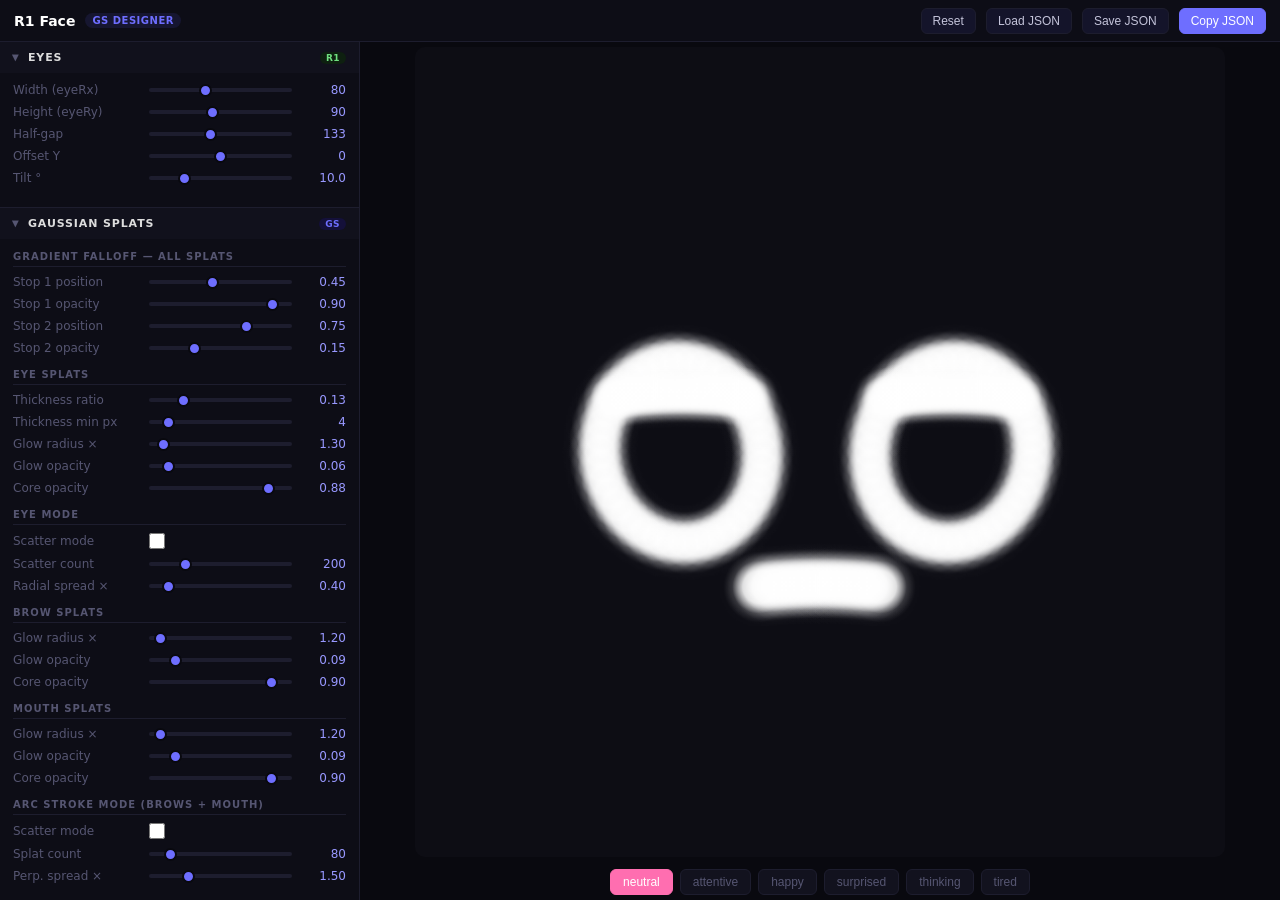
==== commit c3f62ee3: "Fix TDZ crash: move editEmotion declaration before DEFAULTS exportState() references editEmotion, bu" ====
--- a/designer.html
+++ b/designer.html
@@ -140,10 +140,10 @@
 const SCALED_EM  = ['browYL','browYR','browCL','browCR','eyeYShift','mouthY','mouthW','mouthC','mouthOpen'];
 const LS_KEY     = 'r1gs-state-v2';
 
-// Snapshot of factory defaults for Reset
+let editEmotion = 'neutral';
+
+// Snapshot of factory defaults for Reset (must come after editEmotion is declared)
 const DEFAULTS = JSON.parse(JSON.stringify(exportState()));
-
-let editEmotion = 'neutral';
 
 // ── EXPORT / IMPORT ────────────────────────────────────────────────────────
 
